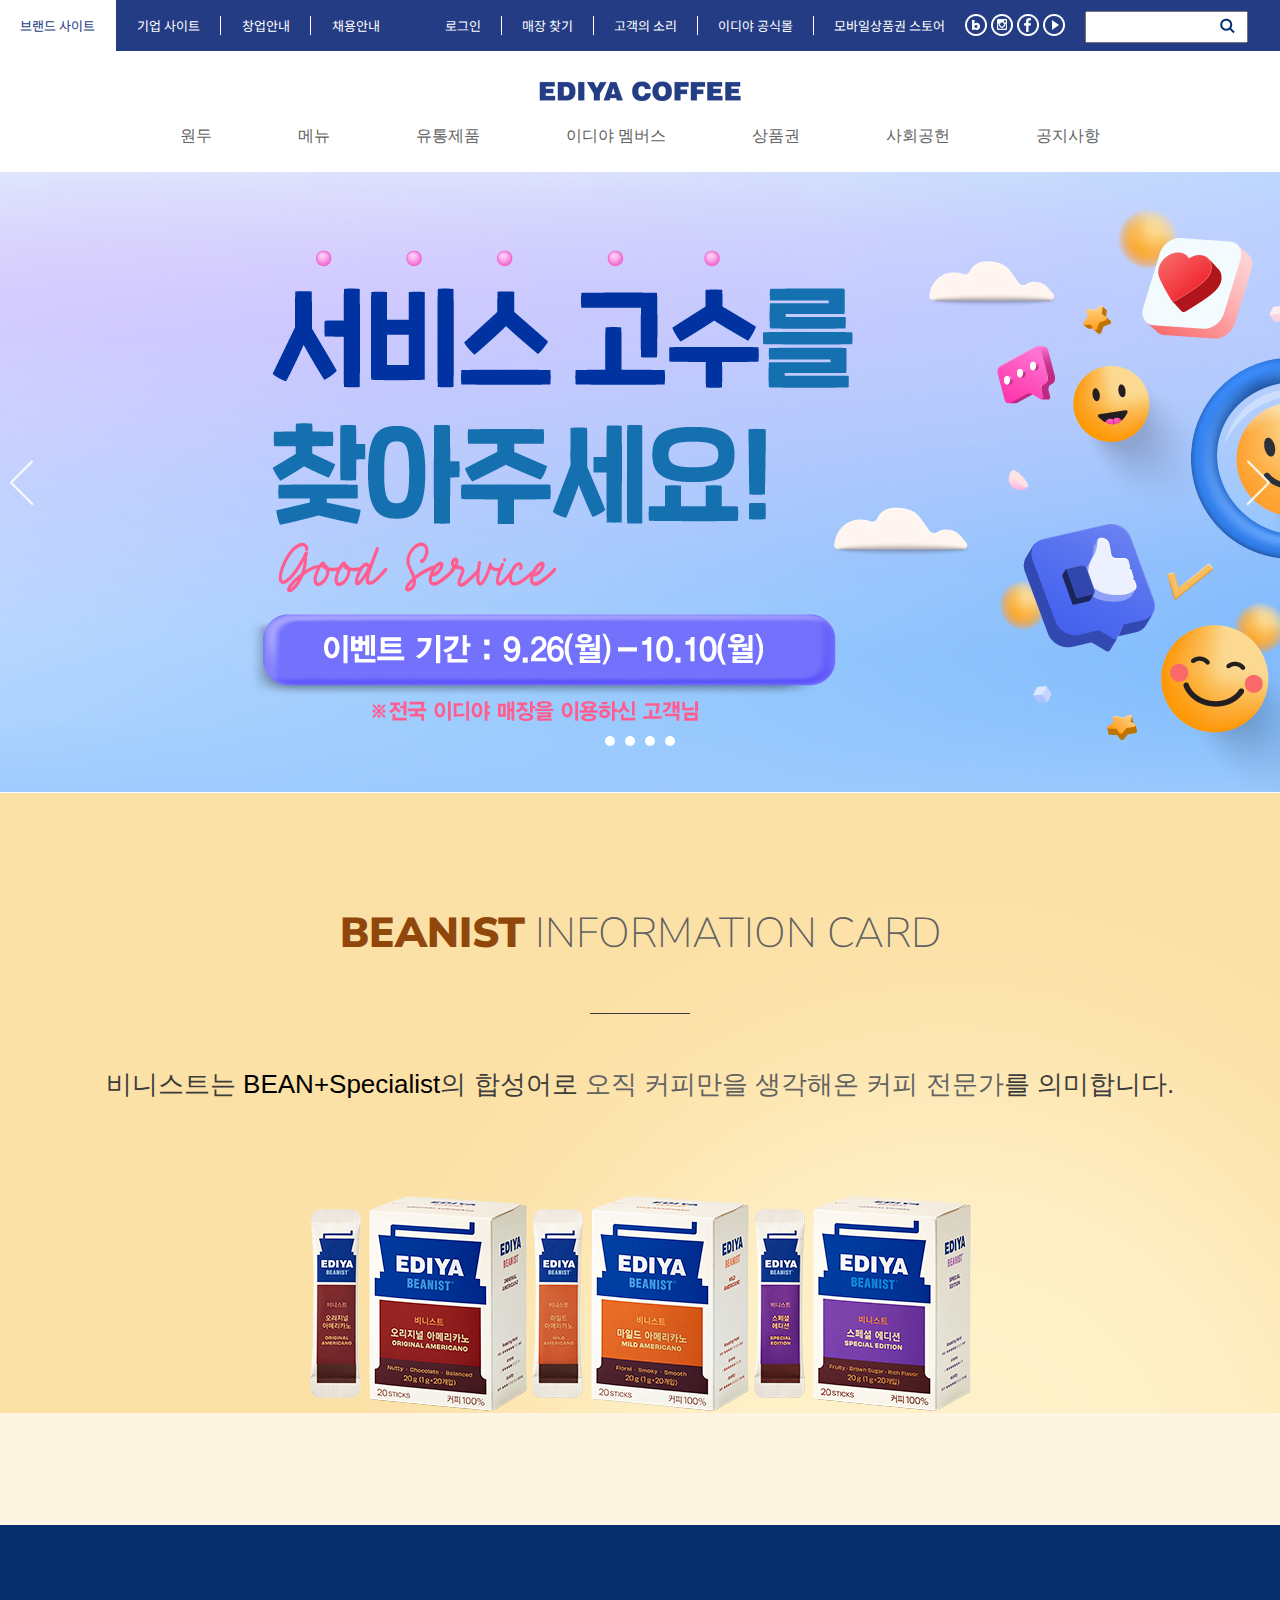
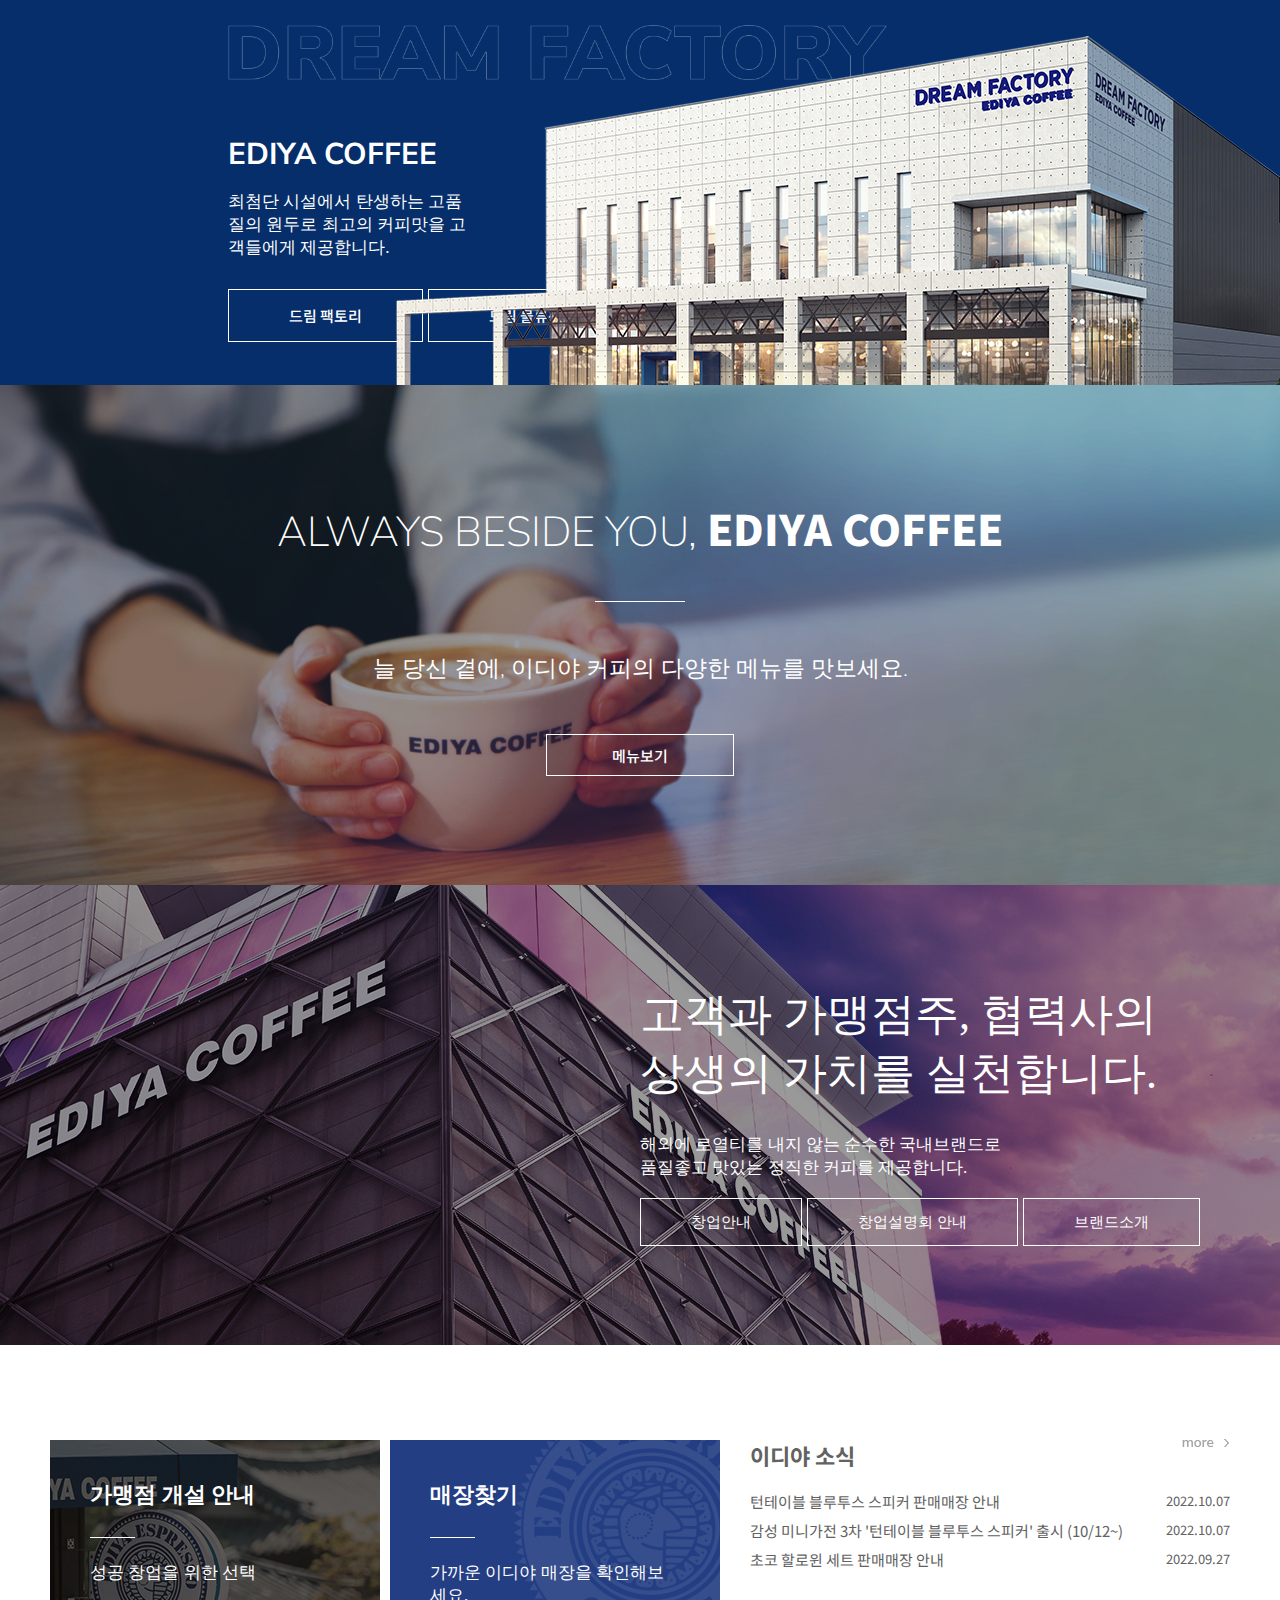
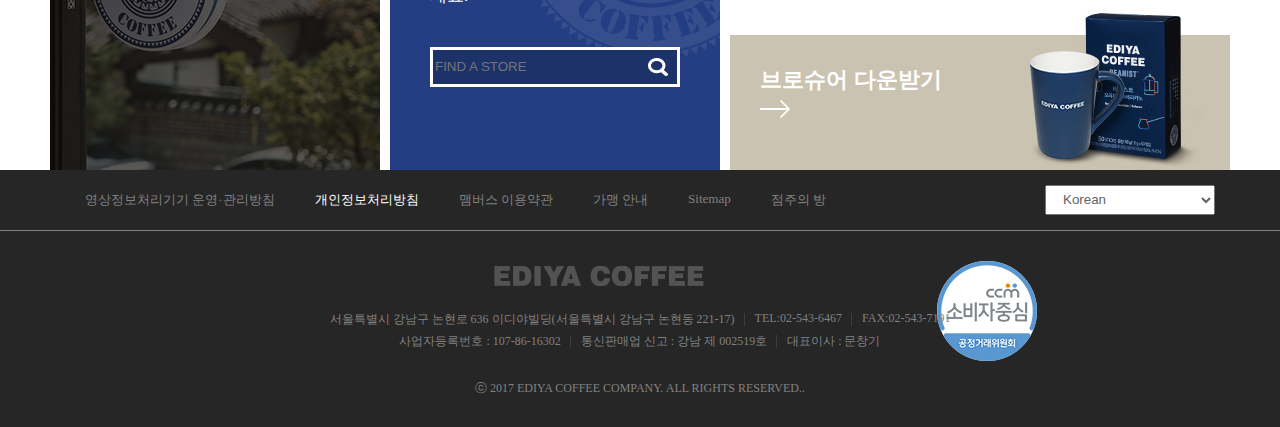
==== EDIYA COFFEE_main page.html @ 654f0276 "1st project" ====
<!DOCTYPE html>
<html lang="en">
<head>
    <meta charset="UTF-8">
    <meta http-equiv="X-UA-Compatible" content="IE=edge">
    <meta name="viewport" content="width=device-width, initial-scale=1.0">

    <meta property="og:url"                content="https://operation-cwal.github.io/EDIYA-COFFEE/" />
    <meta property="og:type"               content="website" />
    <meta property="og:title"              content="이디야 커피" />
    <meta property="og:description"        content="ediya coffee" />
    <meta property="og:image"              content="img/top_logo.gif" />
    
    <meta property="twitter:url"                content="https://operation-cwal.github.io/EDIYA-COFFEE/" />
    <meta property="twitter:card"               content="website" />
    <meta property="twitter:site"               content="img/top_logo.gif" />
    <meta property="twitter:title"              content="이디야 커피" />
    <meta property="twitter:description"        content="ediya coffee" />
    <meta property="twitter:image"              content="img/top_logo.gif" />

    
    
    <title>Document</title>
    
    <link rel = "stylesheet" href = "./css/EDIYA COFFEE_main page.css">
</head>
<body>
    <header class = "top_nav">
        <div class = "top_align">
            <ul class = "nav_1"> 
                <li class = "on">
                    <a href = "#"> 브랜드 사이트 </a>
                </li>
                <li>
                    <a href = "#"> 기업 사이트 </a>
                </li>
                <li>
                    <a href = "#"> 창업안내 </a>
                </li>
                <li>
                    <a href = "#"> 채용안내 </a>
                </li>
            </ul>
            <div class = "nav">
                <ul class = "nav_2">    
                    <li>
                        <a href = "#"> 로그인 </a>
                    </li>
                    <li>
                        <a href = "#"> 매장 찾기 </a>
                    </li>
                    <li>
                        <a href = "#"> 고객의 소리 </a>
                    </li>
                    <li>
                        <a href = "#"> 이디야 공식몰 </a>
                    </li>
                    <li>
                        <a href = "#"> 모바일상품권 스토어 </a>
                    </li>
                </ul>
                <div class = "icon">
                    <a href = "https://blog.naver.com/ediya-coffee"><img src = "img/top_sns01.png"></a>
                    <a href = "https://www.instagram.com/ediya.coffee/"><img src = "img/top_sns02.png"></a>
                    <a href = "https://www.facebook.com/iEDIYA"><img src = "img/top_sns03.png"></a>
                    <a href = "https://www.youtube.com/channel/UCK45lxAV_92LqR2DcQCP8Qg?view_as=subscriber"><img src = "img/top_sns04.png"></a>
                </div>
                <div class = "search">
                    <form action = "#" method="post" id = "ediyaSform">
                        <input type = "text" name = "search_key" id = "ediyaSearch" placeholder>
                        <a style = "cursor:pointer;" onclick = "ediyaSearch_c('')">
                            <span class = "blind">검색</span>
                        </a>
                    </form>
                </div>
            </div>
        </div>
        <div class = "title">
            <a href = "http://127.0.0.1:5500/EDIYA%20COFFEE/EDIYA%20COFFEE_main%20page.html"><img src = "./img/top_logo.gif" alt = ""></a>
            <ul class = "sub_title">
                <li>
                    <a href = "#">원두</a>
                </li>
                <li>
                    <a href = "#">메뉴</a>
                </li>
                <li>
                    <a href = "#">유통제품</a>
                </li>
                <li>
                    <a href = "#">이디야 멤버스</a>
                </li>
                <li>
                    <a href = "#">상품권</a>
                </li>
                <li>
                    <a href = "#">사회공헌</a>
                </li>
                <li>
                    <a href = "#">공지사항</a>
                </li>
            </ul>
        </div>
    </header>
    <main>
        <div class = "visual_1">
            <div class = "slider">
                <a href = "#"><img src = "./img/서비스고수 640.jpg" alt = "page1"></a>
                <a href = "#"><img src = "./img/하나원큐페이640.jpg" alt = "page2"></a>
                <a href = "#"><img src = "./img/타임립스 640.jpg" alt = "page3"></a>
                <a href = "#"><img src = "./img/살얼음식혜 640.jpg" alt = "page4"></a>
            </div>
            <div class = "page_btn">
                <div class = "page_a_btn">
                    <a href = "#"><img src="./img/main_visual_prev.png"></a>
                    <a href = "#"><img src="./img/main_visual_next.png"></a>
                </div>
                <ul class = "page_c_btn">
                    <li>
                        <input id = "page_c_btn_1" type = "checkbox">
                        <label for = "page_c_btn_1"> </label>
                    </li>
                    <li>
                        <input id = "page_c_btn_2" type = "checkbox">
                        <label for = "page_c_btn_2"> </label>
                    </li>
                    <li>
                        <input id = "page_c_btn_3" type = "checkbox">
                        <label for = "page_c_btn_3"> </label>
                    </li>
                    <li>
                        <input id = "page_c_btn_4" type = "checkbox">
                        <label for = "page_c_btn_4"> </label>
                    </li>
                </ul>
            </div>
        </div>
        <div class = "visual_2">
            <div class = "title_beanist">
            <h2>
                <em>BEANIST</em>
                INFORMATION CARD
            </h2>
            <H3>비니스트는 <em>BEAN+Specialist</em>의 합성어로 <em>오직 커피만을 생각해온 커피 전문가</em>를 의미합니다.</H3>
            </div>
            <div class = "beanist_pic">
                <ul>
                    <li class = "americano">
                        <a href = "#"><img src="./img/main_beanist_ame01.png"></a>
                        <a href = "#"><img src="./img/main_beanist_ame02.png"></a>
                        <a href = "#"><img src="./img/main_beanist_ame03.png"></a>
                    </li>
                    <li class = "latte">
                        <a href = "#"><img src="./img/main_beanist_latte01.png"></a>
                        <a href = "#"><img src="./img/main_beanist_latte02.png"></a>
                        <a href = "#"><img src="./img/main_beanist_latte03.png"></a>
                        <a href = "#"><img src="./img/main_beanist_latte04.png"></a>
                    </li>
                    <li class = "coffee_mix">
                        <a href = "#"><img src="./img/main_beanist_mix01.png"></a>
                        <a href = "#"><img src="./img/main_beanist_mix02.png"></a>
                    </li>
                </ul>
            </div>
        </div>
        <div class = "dream_factory">
            <div class = "df_text">
                <h2>
                <em>DREAM FACTORY</em>
                EDIYA COFFEE
                </h2>
                <p>
                    최첨단 시설에서 탄생하는 고품질의 원두로
                    <span>최고의 커피맛을 고객들에게 제공합니다.</span>
                </p>
                <div class = "df_link">
                    <a href = "#">드림 팩토리</a>
                    <a href = "#">드림 물류센터</a>
                </div>
            </div>
            <div class = "df_img">
                <img src="./img/dream_factory.png">
            </div>
        </div>
        <div class = "beside">
            <div class = "beside_title">
                <h2>ALWAYS BESIDE YOU, <em>EDIYA COFFEE</em></h2>
                <h3>늘 당신 곁에, 이디야 커피의 다양한 메뉴를 맛보세요.</h3>
            </div>
            <div class = "beside_menu">
                <a href = "#">메뉴보기</a>
            </div>
        </div>
        <div class = "brand">
            <div class = "brand_text">
                <div class = "brand_title">
                    <h2>
                        고객과 가맹점주, 협력사의 
                        <br>상생의 가치를 실천합니다.
                    </h2>
                    <p>
                        해외에 로열티를 내지 않는 순수한 국내브랜드로
                        <br>품질좋고 맛있는 정직한 커피를 제공합니다.
                    </p>
                </div>
                <div class = "brand_menu">
                    <a href = "#">창업안내</a>
                    <a href = "#">창업설명회 안내</a>
                    <a href = "#">브랜드소개</a>
                </div>
            </div>
        </div>
        <div class = "bottom_menu">
            <ul>
                <li class = "box_1">
                    <a href = "#"></a>
                    <h2>가맹점 개설 안내</h2>
                    <p>성공 창업을 위한 선택</p>
                </li>
                <li class = "box_2">
                    <h2>매장찾기</h2>
                    <p>가까운 이디야 매장을 확인해보세요.</p>
                    <div class = "store_search">
                        <form id = "findstore" method = "post">
                            <input type = "text" name = "search_key" id = "Searchstore" placeholder = "FIND A STORE">
                            <a style = "cursor:pointer;" onclick = "Searchstore('')">
                                <span class = "blind">검색</span>
                            </a>    
                        </form>
                    </div>
                </li>
            </ul>
            <div class = "box_3">
                <div class = "msg_board">
                    <div class = "msg_text">
                        <h2>이디야 소식</h2>
                        <div class = "more_btn">
                            <a href = "#">
                                <img src = "./img/main_news_more.png">
                            </a>
                        </div>
                    </div>
                    <div class = "msgs">
                        <ul>
                            <li>
                                <a href = "#">턴테이블 블루투스 스피커 판매매장 안내</a>
                                <span>2022.10.07</span>
                            </li>
                            <li>
                                <a href = "#">감성 미니가전 3차 '턴테이블 블루투스 스피커' 출시 (10/12~)</a>
                                <span>2022.10.07</span>
                            </li>
                            <li>
                                <a href = "#">초코 할로윈 세트 판매매장 안내</a>
                                <span>2022.09.27</span>
                            </li>
                        </ul>
                    </div>
                </div>
                <div class = "brochure">
                    <a href = "#"></a>
                    <h2>브로슈어 다운받기</h2>
                    <img src = "img/main_brochure_img.png">
                </div>
            </div>
        </div>
    </main>
    <footer>
        <div class = "bot_align">
            <div class = "bot_list">
                <ul class = "bot_nav">
                    <li>
                        <a href = "#"> 영상정보처리기기 운영·관리방침</a>
                    </li>
                    <li>
                        <a href = "#"> 개인정보처리방침</a>
                    </li>
                    <li>
                        <a href = "#"> 맴버스 이용약관</a>
                    </li>
                    <li>
                        <a href = "#"> 가맹 안내</a>
                    </li>
                    <li>
                        <a href = "#"> Sitemap</a>
                    </li>
                    <li>
                        <a href = "#"> 점주의 방</a>
                    </li>
                </ul>
                <select class = "bot_lang">
                    <option>Korean</option>
                    <option>English</option>
                    <option>chinese</option>
                </select>
            </div>
            <div class = "bot_ccm">
                <img src = "img/footer_ccm (1).png">
            </div>
            <div class = "bot_text">
                <div class = "bot_logo">
                    <img src = "img/bottom_logo.gif">
                </div>
                <div class = "bot_menu">
                    <ul class = "bot_address">
                        <li>
                            <span>서울특별시 강남구 논현로 636 이디야빌딩(서울특별시 강남구 논현동 221-17)</span>
                        </li>
                        <li>
                            <span>TEL:02-543-6467</span>
                        </li>
                        <li>
                            <span>FAX:02-543-7191</span>
                        </li>
                    </ul>
                    <ul class = "bot_address2">
                        <li>
                            <span>사업자등록번호 : 107-86-16302</span>
                        </li>
                        <li>
                            <span>통신판매업 신고 : 강남 제 002519호</span>
                        </li>
                        <li> 
                            <span>대표이사 : 문창기</span>
                        </li>
                    </ul>
                </div>
                <div class = "bot_copyright">
                    <p>ⓒ 2017 EDIYA COFFEE COMPANY. ALL RIGHTS RESERVED..</p>
                </div>
            </div>
        </div>
    </footer>
</body>
</html>
---- css/EDIYA COFFEE_main page.css ----
@import url("./common.css");
@import url("https://fonts.googleapis.com/css2?family=Noto+Sans+KR&display=swap");
@import url('https://fonts.googleapis.com/css2?family=Noto+Sans+KR:wght@400;500&display=swap');
@import url('https://fonts.googleapis.com/css2?family=Noto+Sans+KR:wght@400;500&family=Nunito+Sans:wght@900&display=swap');
@import url('https://fonts.googleapis.com/css2?family=Noto+Sans+KR:wght@400;500&family=Nunito+Sans:wght@200;900&display=swap');
/* *{
    border: 1px solid red;  
} */

/* ------------------------------헤더------------------------------ */

.top_nav{
    background-color: #fff;
    padding:0;
    display:block;
    position:relative;
}
.top_align{
    background-color: #243c84;
    justify-content: space-between;
    align-items: center;
    display:flex;
    font-family: 'Noto Sans KR', sans-serif;
}
.top_align .nav_1{
    display:flex;
    justify-content: center;
    align-items: center;
    flex-wrap:wrap;
}

.top_align .nav_1 li{
    font-size:13px;
    padding:16px 0;
}
.top_align .nav_1 li a{
    color:#fff;
}
.top_align .nav_2 li a{
    color:#fff;
}
.top_align .nav_2{
    display:flex;
    justify-content: center;
    align-items: center;
    flex-wrap:wrap;
}
.top_align .nav_2 li{
    margin:0 0 0 0;
    font-size:13px;
}
.top_align .icon{
    margin: 6px 20px 0 0;
}
.top_align .icon a{
    margin:0px auto;
}
.top_align .search form{
    position:relative;
    float:left;
    width:195px;
}
.top_align .search form input{
    width:163px; height:32px
}

.top_align .search form a{
    position:absolute;
    right:40px; top:10px;
    display:block;
    width:20px; height:30px;
    background:url("../img/icon_search.gif") no-repeat;
    text-decoration:none;
}
.top_align .search form a .blind{
    display:none;
}
.title{
    position:sticky;
    margin-top: 30px;
}
.title a{}
.title a img{
    display:flex;
    margin:0px auto;
}
.title ul{
    justify-content: center;
    align-items: center;
}
.title ul li{}
.title .sub_title{
    display:flex;
    justify-content: center;
    align-items: center;
}
.title .sub_title li{
    margin:25px 43px;
    font-size:16px;
}
.top_align .nav{
    display:flex;
}

.top_align .nav_1 li::before{
    content:"";
    border-left:1px solid #243c84;
    margin: 0 0 0 20px;
}
.top_align .nav_1 .on::before{
    border-left:0;
}
.top_align .nav_1 li::after{
    content:"";
    border-left:1px solid #fff;
    margin: 0 0 0 20px;
}
.top_align .nav_1 li:nth-child(4)::after{
    content:"";
    border-left:0;
}
.top_align .nav_1 .on{
    background-color: #fff;
    font-family: 'Noto Sans KR', sans-serif;
}
.top_align .nav_1 .on a{
    color:#243c84;
}

.top_align .nav .nav_2 li::after{
    content:"";
    border-left:1px solid #fff;
    margin:20px;
}

.top_align .nav .nav_2 li:nth-child(5)::after{
    margin:0 20px 0 0;
    border-left:0;
}

/* ------------------------------헤더 end------------------------------*/

/* ------------------------------메인 배너------------------------------ */
.visual_1{
    position:relative;
}
.visual_1 .slider{
    display:flex;
}
.visual_1 .slider a{}
.visual_1 .slider a:nth-child(1){}
.visual_1 .slider a:nth-child(2){}
.visual_1 .slider a:nth-child(3){}
.visual_1 .slider a:nth-child(4){}
.visual_1 .slider a img{}
.visual_1 .page_btn{
    width:100%;
}
.visual_1 .page_btn .page_a_btn{
    position:absolute;
    width:100%;
    top:50%;
}
.visual_1 .page_btn .page_a_btn a:nth-child(1){
    position: absolute;
    left:10px;
    top:0%;
    transform: translateY(-50%);
}
.visual_1 .page_btn .page_a_btn a:nth-child(2){
    position: absolute;
    right:10px;
    top:0%;
    transform: translateY(-50%);
}
.visual_1 .page_btn .page_c_btn{
    display:flex;
    position: absolute;
    top:90%; right:50%;
    transform:translateX(50%)
}
.visual_1 .page_btn .page_c_btn input{
    display:none;
}
.visual_1 .page_btn .page_c_btn label{
    display :block;
    width : 10px; height:10px;
    background-color: #fff;
    border-radius: 100%;
    margin: 5px;
}
.visual_1 .page_btn .page_c_btn label:hover{
    background-color: #243c84;
}
.visual_1 .page_btn .page_c_btn input:checked + label{
    background-color: #243c84;
}


/* ------------------------------메인 배너 end-------------------------------- */

/* ------------------------------비니스트 배너-------------------------------- */

.visual_2{
    background: url("../img/main_beanist_bg.gif");
    padding:112px 0 80px;
}

.visual_2 .title_beanist{
}
.visual_2 .title_beanist h2{
    text-align: center;
    font-family: "Nunito Sans", sans-serif;
    font-weight: 100;
    font-size: 42px;
}
.visual_2 .title_beanist h2::after{
    content:"";
    width:100px; height:1px;
    background: #3c3c3c;
    display:block;
    margin:51px auto 0;
}

.visual_2 .title_beanist h2 em{
    font-weight: 900;
    display: inline-block;
    color:#90470c;
    font-style: normal;
}

.visual_2 .title_beanist h3{
    margin:53px 0 60px;
    font-size: 26px;
    text-align: center;
    font-weight: 100;
    color :#3c3c3c;
    font-family: "Noto Sans SC", sans-serif;
}
.visual_2 .title_beanist h3 em:nth-of-type(1){
    font-weight: 500;
    font-style: normal;
    color:#000;
}
.visual_2 .title_beanist h3 em:nth-of-type(2){
    font-weight: 500;
    font-style: normal;
}

.visual_2 .beanist_pic ul{
    display:flex;
    justify-content: flex-start;
    align-items: center;
    text-align: center;
    height:283px;
}
.visual_2 .beanist_pic ul .americano{
    flex-shrink:0;
    width:100%;
}
.visual_2 .beanist_pic ul .americano a{}
.visual_2 .beanist_pic ul .americano a img{}


.visual_2 .beanist_pic ul.latte{
    flex-shrink:0;
    width:100%;
}
.visual_2 .beanist_pic ul .latte a{}
.visual_2 .beanist_pic ul .latte a img{}

.visual_2 .beanist_pic ul .coffee_mix{
    flex-shrink:0;
    width:100%;
}
.visual_2 .beanist_pic ul .coffee_mix a{}
.visual_2 .beanist_pic ul .coffee_mix a img{}

/* ------------------------------비니스트 배너 end------------------------------ */

/* ------------------------------드림 팩토리------------------------------ */

.dream_factory{
    background: url("../img/dream_factory_bg.gif");
    margin:0 auto;
    height:460px;
    background-size: cover;
    position: relative;
    text-align: left;
}
.dream_factory .df_text{
    margin:0 10%;
    padding: 100px 100px 0 100px;
}
.dream_factory .df_text h2{
    font-family: 'Noto Sans KR', sans-serif;
    font-family: 'Nunito Sans', sans-serif;
    color:#fff;
}
.dream_factory .df_text h2 em{
    text-indent: -9999px;
    font-size: 80px;
    display:block;
    font-weight: 900;
    background: url("../img/dream_factory_txt.png") no-repeat;
    background-size: 80%;
}
.dream_factory .df_text p{
    font-size:17px;
    color:#fff;
    padding:15px 0;
    width:30%;
}
.dream_factory .df_text p span{
    font-size:17px;
    color:#fff;
}
.dream_factory .df_text .df_link{
    margin: 30px 0;
    width: 500px;
}
.dream_factory .df_text .df_link a{
    color:#fff;
    border:1px solid #fff;
    font-family: 'Noto Sans KR', sans-serif;
    font-size:15px;
    padding:15px 60px;
    margin: 3px 0 4px;
    font-weight: 500;
}
.dream_factory .df_text .df_link a:nth-child(1){}
.dream_factory .df_text .df_link a:nth-child(2){}
.dream_factory .df_img{
    position:absolute;
    margin: 0 -160px 0 0;
    right:0;
    bottom:0;
}
/* ------------------------------드림 팩토리 end------------------------------ */

/* ------------------------------비사이드------------------------------ */
.beside{
    background: url("../img/block02_bg\ \(1\).jpg");
    height:500px;
    background-size: cover;
    text-align: center;
}
.beside h2{
    font-family: 'Nunito Sans', sans-serif;
    color: #fff;
    font-size: 42px;
    font-weight: 100;
    padding: 112px 0 0;
}
.beside h2 em{
    font-family: 'Noto Sans KR', sans-serif;
    color: #fff;
    font-style: normal;
    font-weight: 900;
}
.beside h2::after{
    content: "";
    background: #fff;
    display:block;
    width:90px; height:1px;
    margin:40px auto 0;
}
.beside h3{
    margin:50px auto;
    color: #fff;
    font-family: 'Nunito Sans', sans-serif;
    font-weight: 100;
}
.beside_menu{
    border:1px solid #fff;
    font-size: 15px;
    font-family: 'Noto Sans KR', sans-serif;
    padding:10px;
    font-weight: 500;
    width:188px;height: 42px;
    margin:0 auto;
}
.beside_menu a{
    color:#fff;
}

/* ------------------------------비사이드 end------------------------------ */

/* ------------------------------브랜드------------------------------ */

.brand{
    background: url("../img/company_bg\ \(1\).jpg");
    background-size: cover;
    height:460px;
    text-align:left;
    padding:100px 0 0 50%;
}
.brand .brand_text{}
.brand .brand_text .brand_title h2{
    color:#fff;
    font-size: 44px;
    font-weight: 100;
}
.brand p{
    color:#fff;
    margin:30px auto;
    font-size: 17px;
}
.brand_menu{}
.brand_menu a{
    border:1px solid #fff;
    color:#fff;
    font-size:15px;
    padding: 15px 50px;
    font-weight: 550;
}
.brand_menu a:nth-child(1){}
.brand_menu a:nth-child(2){}
.brand_menu a:nth-child(3){}

/* ------------------------------브랜드 end------------------------------ */

/* ------------------------------하단 메뉴------------------------------ */

.bottom_menu{
    display:flex;
    align-items:flex-end;
    margin:2% auto 0;
    justify-content: center;
}
.bottom_menu ul{
    display:flex;
}

.bottom_menu ul .box_1{
    background: url("../img/main_franchise_bg\ \(1\).jpg");
    width:330px; height:330px;
    padding:40px;
}
.bottom_menu ul .box_1 a{}
.bottom_menu ul .box_1 h2{
    font-size:22px;
    color:#fff;
}
.bottom_menu ul .box_1 p::before{
    content:"";
    border-bottom:1px solid #fff;
    margin:27px 0 23px 0;
    display:block;
    width:45px;
}
.bottom_menu ul .box_1 p{
    font-size:17px;
    color:#fff;
}

.bottom_menu ul .box_2{
    background: url("../img/main_store_bg\ \(1\).jpg");
    width:330px; height:330px;
    padding: 40px;
    margin:0 10px 0 10px;
}
.bottom_menu ul .box_2 h2{
    font-size:22px;
    color:#fff;
}
.bottom_menu ul .box_2 p{
    font-size:17px;
    color:#fff;
}
.bottom_menu ul .box_2 p::before{
    content:"";
    border-bottom:1px solid #fff;
    margin:27px 0 23px 0;
    display:block;
    width:45px;
}
.bottom_menu ul .box_2 .store_search{
    position:relative;
}
.bottom_menu ul .box_2 .store_search form{}
.bottom_menu ul .box_2 .store_search form input{
    width:100%; height:40px;
    margin:40px 0;
    background-color: #1c3269;
    border:3px solid #fff;
}

.bottom_menu ul .box_2 .store_search form a{
    position:absolute;
    right:0px; top:32%;
    font-size:35px;
    background: url("../img/main_store_btn.png") no-repeat;
    display: block;
    text-decoration: none;
    width:44px; height:44px;
}
.bottom_menu ul .box_2 .store_search form a .blind{
    display: none;
}

.bottom_menu .box_3{
    display:block;
    position: relative;
}
.bottom_menu .box_3 .msg_board{
    margin: 8px 0 0 20px;
    padding:12% 0 0 0;
    
}
.bottom_menu .box_3 .msg_board .msg_text{
    display:flex;
    justify-content: space-between;
    font-family: 'Noto Sans KR', sans-serif;
}
.bottom_menu .box_3 .msg_board h2{
    font-size:22px;
    margin-bottom: 20px;
}

.bottom_menu .box_3 .msg_board .more_btn{
    width:10%;
}
.bottom_menu .box_3 .msg_board .more_btn a{}

.bottom_menu .box_3 .msg_board .msgs{}
.bottom_menu .box_3 .msg_board .msgs ul{
    display:block;
    margin:0;
    width:480px;
    font-family: 'Noto Sans KR', sans-serif;
}
.bottom_menu .box_3 .msg_board .msgs ul li{}
.bottom_menu .box_3 .msg_board .msgs ul li:nth-child(1){
    display:flex;
    justify-content: space-between;
}
.bottom_menu .box_3 .msg_board .msgs ul li:nth-child(1) a{
    font-size:15px;
}
.bottom_menu .box_3 .msg_board .msgs ul li:nth-child(1) span{

    font-size:13px;
}
.bottom_menu .box_3 .msg_board .msgs ul li:nth-child(2){
    display:flex;
    justify-content: space-between;
    margin:8px 0;
}
.bottom_menu .box_3 .msg_board .msgs ul li:nth-child(2) a{
    font-size:15px;
}
.bottom_menu .box_3 .msg_board .msgs ul li:nth-child(2) span{
    font-size:13px;
}
.bottom_menu .box_3 .msg_board .msgs ul li:nth-child(3){
    display:flex;
    justify-content: space-between;
}
.bottom_menu .box_3 .msg_board .msgs ul li:nth-child(3) a{
    font-size:15px;
}
.bottom_menu .box_3 .msg_board .msgs ul li:nth-child(3) span{
    font-size:13px;
}
.bottom_menu .box_3 .brochure{
    background-color:rgb(203,195,178);
    height:135px;
    position:relative;
    margin-top:65px;
    padding:30px;
}
.bottom_menu .box_3 .brochure a{}
.bottom_menu .box_3 .brochure h2{
    font-size:22px;
    color:#fff;
    background: url("../img/main_brochure_arrow.png") no-repeat bottom left;
    padding: 0 0 24px 0;
}
.bottom_menu .box_3 .brochure img{
    position:absolute;
    right:5%;
    top:-20%;
}

/* ------------------------------하단 메뉴 end------------------------------ */

/* ------------------------------풋터------------------------------ */

.bot_align{
    background-color: #262626;
}
.bot_align .bot_list{
    display: flex;
    width:1180px;
    padding:15px;
    align-items: center;
    justify-content: space-between;
    margin:0 auto;
}
.bot_align .bot_list .bot_nav{
    display:flex;
}
.bot_align .bot_list .bot_lang{
    width:170px; height:30px;
    padding:0px 13px;
}
.bot_align .bot_list .bot_nav li{
    font-size: 0;
    padding: 0 20px;
}
.bot_align .bot_list .bot_nav li a{
    font-size:13px;
    color:#818181;
}
.bot_align .bot_list .bot_nav li:nth-of-type(2) a{
    color :#fff;
}

.bot_align .bot_ccm{
    position:relative;
}
.bot_align .bot_ccm::before{
    content : "";
    border-bottom: 1px solid #818181;
    display:block;
    margin-bottom: 30px;
}
.bot_align .bot_ccm img{
    position:absolute;
    right:19%;
}
.bot_align .bot_text{
    text-align: center;
    font-size: 12px;
    position:relative;
    width:100%;
    margin-top:80px;
}
.bot_align .bot_text .bot_logo{
    position:absolute;
    right:45%; top:-30%;
    margin:-10px 0;
}
.bot_align .bot_text .bot_logo img{}

.bot_align .bot_text .bot_address{
    display: flex;
    justify-content: center;
    margin:0 auto 5px;
}

.bot_align .bot_text .bot_address2{
    display: flex;
    justify-content: center;
    margin:0 auto;
}
.bot_align .bot_text .bot_address li{}
.bot_align .bot_text .bot_address li span{
    color:#818181;
}
.bot_align .bot_text .bot_address2 li span{
    color:#818181;
}
.bot_align .bot_text .bot_address li:nth-child(1){
    background: url("../img/footer_line.gif") no-repeat right;
    margin-right:10px; padding-right:10px;
}
.bot_align .bot_text .bot_address li:nth-child(2){
    background: url("../img/footer_line.gif") no-repeat right;
    margin-right:10px; padding-right:10px;
}
.bot_align .bot_text .bot_address li:nth-child(3){}
.bot_align .bot_text .bot_address2 li:nth-child(1){
    background: url("../img/footer_line.gif") no-repeat right;
    margin-right:10px; padding-right:10px;
    display:inline-block;
}
.bot_align .bot_text .bot_address2 li:nth-child(2){
    background: url("../img/footer_line.gif") no-repeat right;
    margin-right:10px; padding-right:10px;
}
.bot_align .bot_text .bot_address2 li:nth-child(3){}

.bot_align .bot_text .bot_copyright{
    padding: 30px 0;
}
.bot_align .bot_text .bot_copyright p{
    color:#818181; 
}




/* ------------------------------풋터 end------------------------------ */
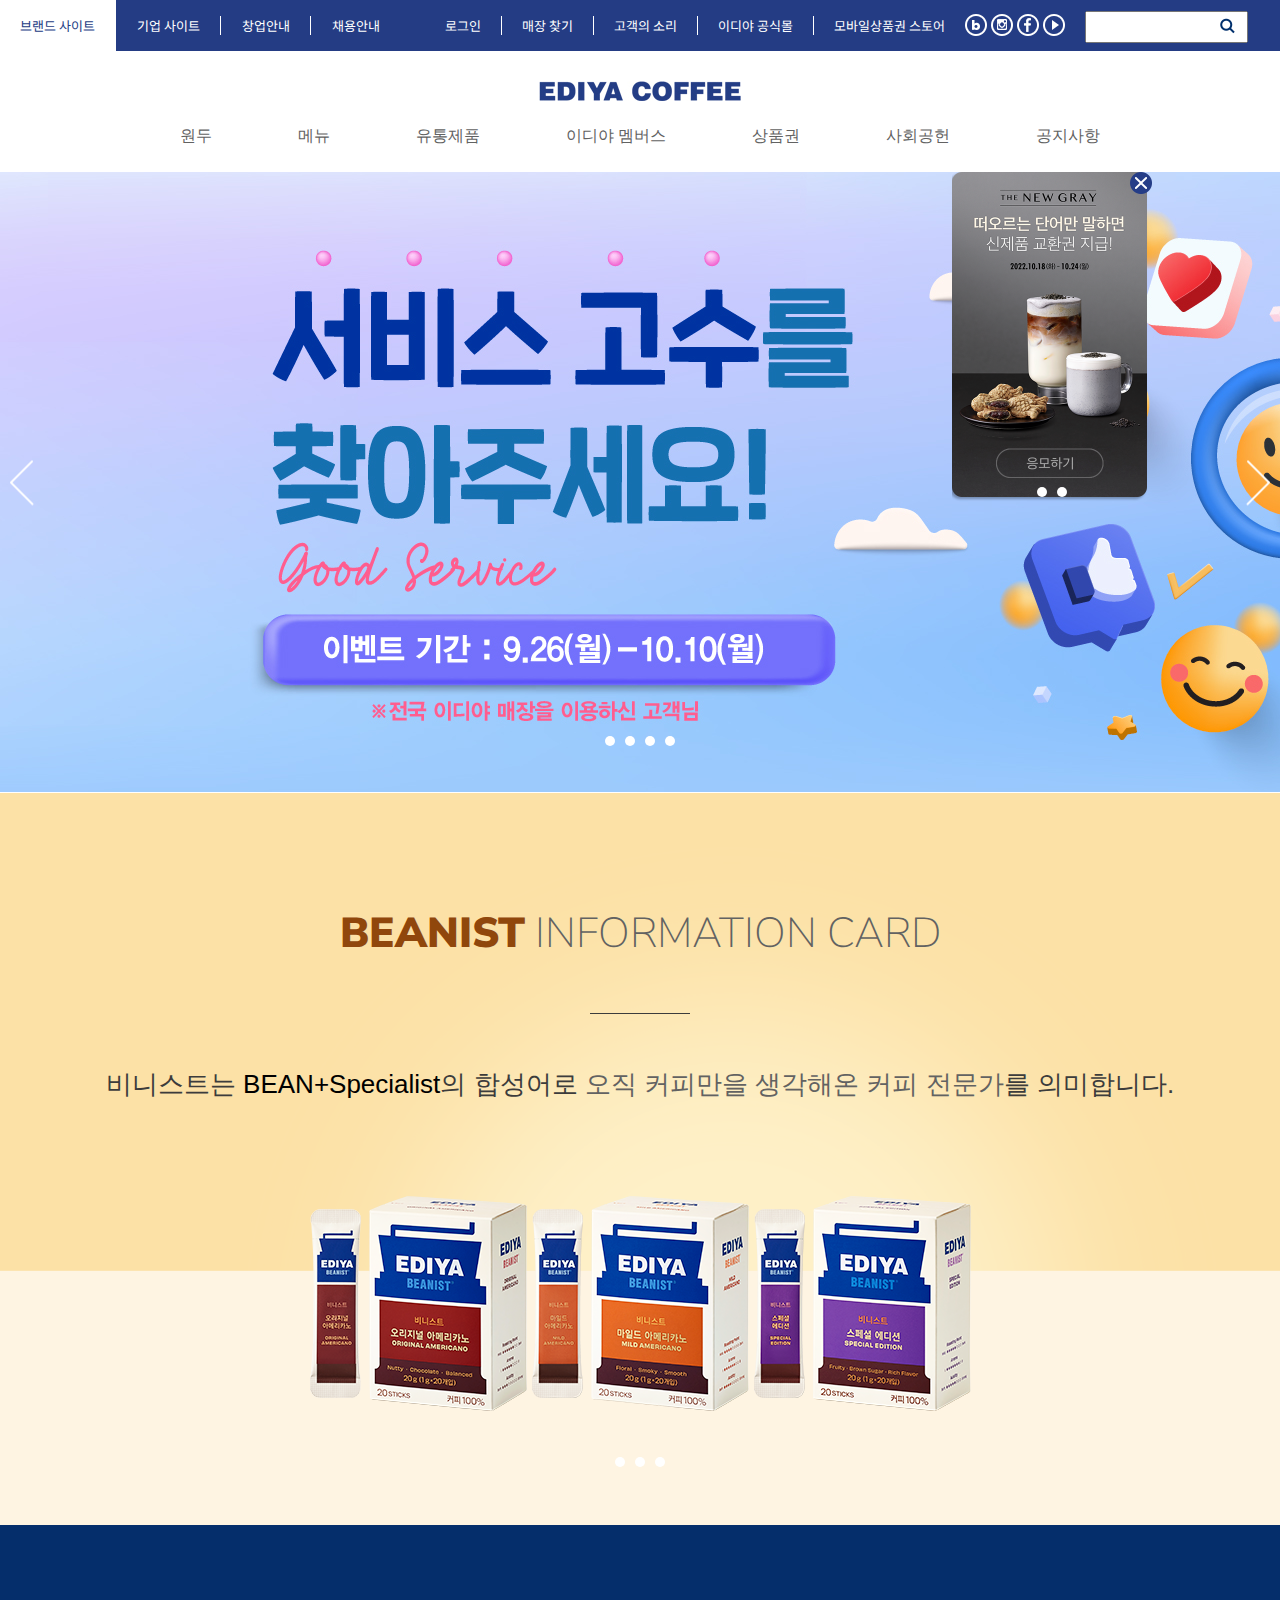
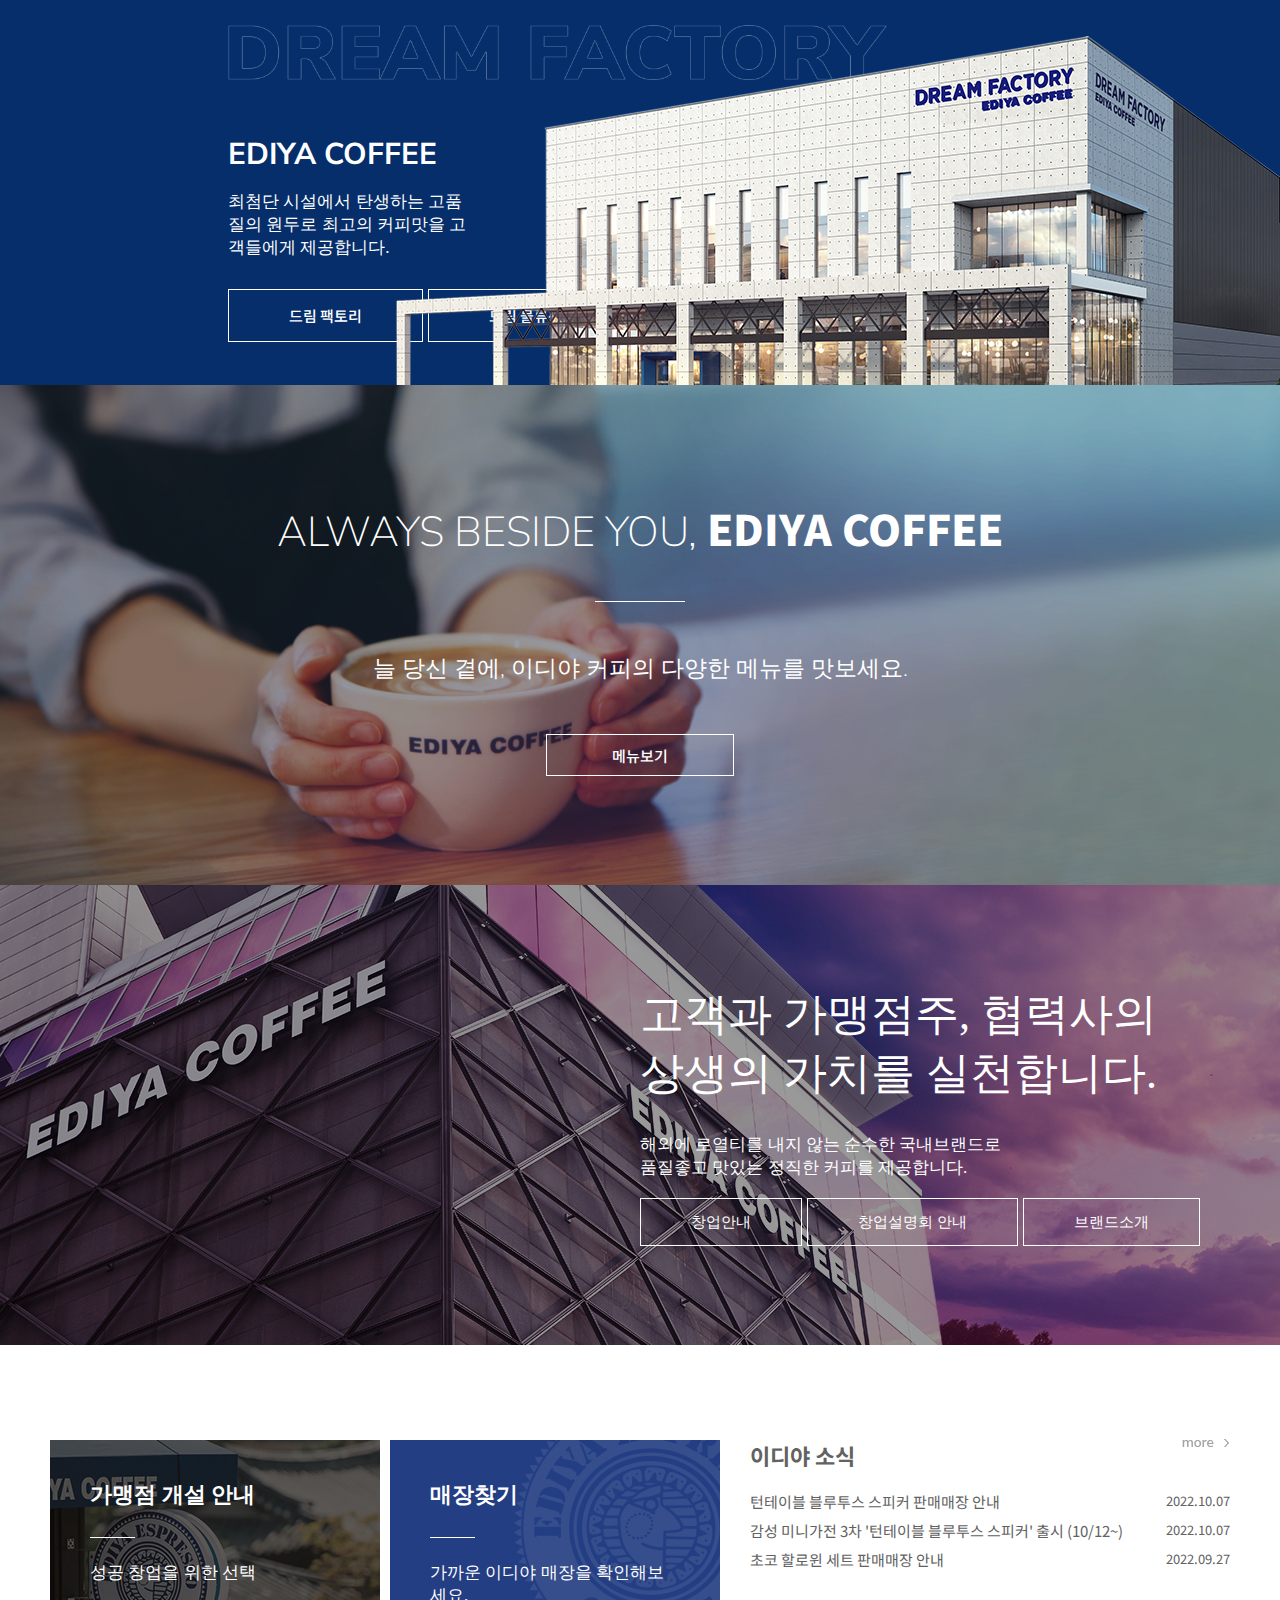
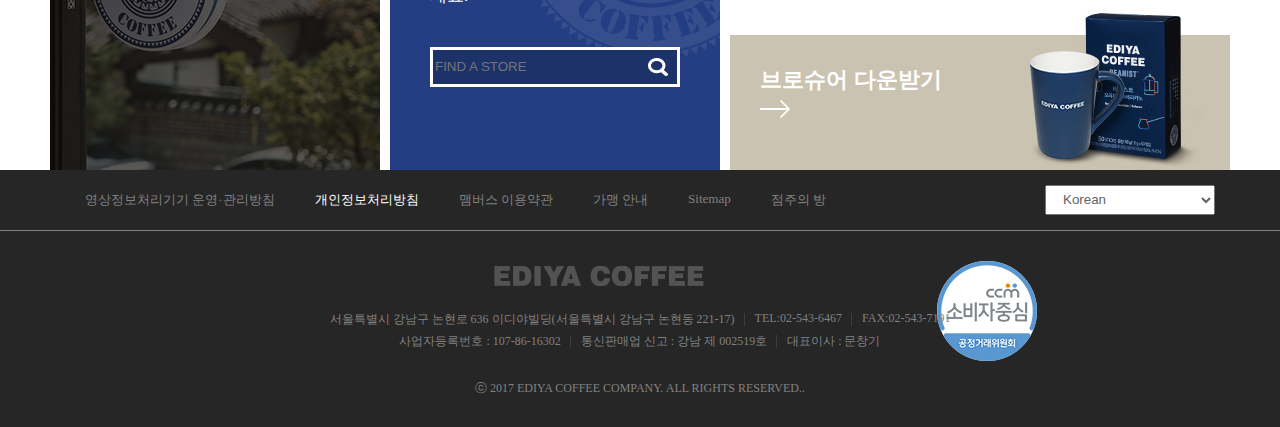
==== commit f233ff79: "221019" ====
--- a/EDIYA COFFEE_main page.html
+++ b/EDIYA COFFEE_main page.html
@@ -25,6 +25,9 @@
     <link rel = "stylesheet" href = "./css/EDIYA COFFEE_main page.css">
 </head>
 <body>
+
+    <!-- ------------------------------헤더------------------------------ -->
+
     <header class = "top_nav">
         <div class = "top_align">
             <ul class = "nav_1"> 
@@ -101,7 +104,33 @@
                 </li>
             </ul>
         </div>
+        <div class = "main_banner">
+            <div class = "close_btn">
+                <a href = "#">
+                    <img src = "./img/main_event_bn_close.png">
+                </a>
+            </div>
+            <div class = "banner_slide">
+                <a href = "#"><img src = "./img/blackimja_bn.png"></a>
+                <a href = "#"><img src = "./img/cup_bn.png"></a>
+            </div>
+            <ul class = "banner_btn">
+                <li>
+                    <input id = "banner_btn_1" type = "checkbox">
+                    <label for = "banner_btn_1"> </label>
+                </li>
+                <li>
+                    <input id = "banner_btn_2" type = "checkbox">
+                    <label for = "banner_btn_2"> </label>
+                </li>
+            </ul>
+        </div>
     </header>
+
+    <!-- ------------------------------헤더 end------------------------------ -->
+
+    <!-- ------------------------------메인 배너------------------------------ -->
+
     <main>
         <div class = "visual_1">
             <div class = "slider">
@@ -135,39 +164,63 @@
                 </ul>
             </div>
         </div>
-        <div class = "visual_2">
-            <div class = "title_beanist">
+
+    <!-- ------------------------------메인 배너 end------------------------------ -->
+
+    <!-- ------------------------------비니스트 배너------------------------------ -->
+
+    <div class = "visual_2">
+        <div class = "title_beanist">
             <h2>
                 <em>BEANIST</em>
                 INFORMATION CARD
             </h2>
             <H3>비니스트는 <em>BEAN+Specialist</em>의 합성어로 <em>오직 커피만을 생각해온 커피 전문가</em>를 의미합니다.</H3>
-            </div>
-            <div class = "beanist_pic">
-                <ul>
-                    <li class = "americano">
-                        <a href = "#"><img src="./img/main_beanist_ame01.png"></a>
-                        <a href = "#"><img src="./img/main_beanist_ame02.png"></a>
-                        <a href = "#"><img src="./img/main_beanist_ame03.png"></a>
-                    </li>
-                    <li class = "latte">
-                        <a href = "#"><img src="./img/main_beanist_latte01.png"></a>
-                        <a href = "#"><img src="./img/main_beanist_latte02.png"></a>
-                        <a href = "#"><img src="./img/main_beanist_latte03.png"></a>
-                        <a href = "#"><img src="./img/main_beanist_latte04.png"></a>
-                    </li>
-                    <li class = "coffee_mix">
-                        <a href = "#"><img src="./img/main_beanist_mix01.png"></a>
-                        <a href = "#"><img src="./img/main_beanist_mix02.png"></a>
-                    </li>
-                </ul>
-            </div>
-        </div>
-        <div class = "dream_factory">
+        </div>
+        <div class = "beanist_pic">
+            <ul>
+                <li class = "americano">
+                    <a href = "#"><img src="./img/main_beanist_ame01.png"></a>
+                    <a href = "#"><img src="./img/main_beanist_ame02.png"></a>
+                    <a href = "#"><img src="./img/main_beanist_ame03.png"></a>
+                </li>
+                <li class = "latte">
+                    <a href = "#"><img src="./img/main_beanist_latte01.png"></a>
+                    <a href = "#"><img src="./img/main_beanist_latte02.png"></a>
+                    <a href = "#"><img src="./img/main_beanist_latte03.png"></a>
+                    <a href = "#"><img src="./img/main_beanist_latte04.png"></a>
+                </li>
+                <li class = "coffee_mix">
+                    <a href = "#"><img src="./img/main_beanist_mix01.png"></a>
+                    <a href = "#"><img src="./img/main_beanist_mix02.png"></a>
+                </li>
+            </ul>
+        </div>
+        <ul class = "beanist_btn">
+            <li>
+                <input id = "beanist_btn_1" type = "checkbox">
+                <label for = "beanist_btn_1"> </label>
+            </li>
+            <li>
+                <input id = "beanist_btn_2" type = "checkbox">
+                <label for = "beanist_btn_2"> </label>
+            </li>
+            <li>
+                <input id = "beanist_btn_3" type = "checkbox">
+                <label for = "beanist_btn_3"> </label>
+            </li>
+        </ul>
+    </div>
+
+    <!-- ------------------------------비니스트 배너 end------------------------------ -->
+    
+    <!-- ------------------------------드림팩토리------------------------------ -->
+    
+    <div class = "dream_factory">
             <div class = "df_text">
                 <h2>
-                <em>DREAM FACTORY</em>
-                EDIYA COFFEE
+                    <em>DREAM FACTORY</em>
+                    EDIYA COFFEE
                 </h2>
                 <p>
                     최첨단 시설에서 탄생하는 고품질의 원두로
@@ -182,18 +235,28 @@
                 <img src="./img/dream_factory.png">
             </div>
         </div>
-        <div class = "beside">
-            <div class = "beside_title">
-                <h2>ALWAYS BESIDE YOU, <em>EDIYA COFFEE</em></h2>
-                <h3>늘 당신 곁에, 이디야 커피의 다양한 메뉴를 맛보세요.</h3>
-            </div>
+
+    <!-- ------------------------------드림팩토리 end------------------------------ -->
+    
+    <!-- ------------------------------비사이드------------------------------ -->
+    
+    <div class = "beside">
+        <div class = "beside_title">
+            <h2>ALWAYS BESIDE YOU, <em>EDIYA COFFEE</em></h2>
+            <h3>늘 당신 곁에, 이디야 커피의 다양한 메뉴를 맛보세요.</h3>
+        </div>
             <div class = "beside_menu">
                 <a href = "#">메뉴보기</a>
             </div>
         </div>
-        <div class = "brand">
-            <div class = "brand_text">
-                <div class = "brand_title">
+
+    <!-- ------------------------------비사이드 end------------------------------ -->
+    
+    <!-- ------------------------------브랜드------------------------------ -->
+    
+    <div class = "brand">
+        <div class = "brand_text">
+            <div class = "brand_title">
                     <h2>
                         고객과 가맹점주, 협력사의 
                         <br>상생의 가치를 실천합니다.
@@ -210,9 +273,14 @@
                 </div>
             </div>
         </div>
-        <div class = "bottom_menu">
-            <ul>
-                <li class = "box_1">
+
+    <!-- ------------------------------브랜드 end------------------------------ -->
+    
+    <!-- ------------------------------하단 메뉴------------------------------ -->
+    
+    <div class = "bottom_menu">
+        <ul>
+            <li class = "box_1">
                     <a href = "#"></a>
                     <h2>가맹점 개설 안내</h2>
                     <p>성공 창업을 위한 선택</p>
@@ -265,6 +333,11 @@
             </div>
         </div>
     </main>
+    
+    <!-- ------------------------------하단 메뉴 end------------------------------ -->
+    
+    <!-- ------------------------------풋터------------------------------ -->
+    
     <footer>
         <div class = "bot_align">
             <div class = "bot_list">
@@ -331,5 +404,6 @@
             </div>
         </div>
     </footer>
+    <!-- ------------------------------풋터 end------------------------------ -->
 </body>
 </html>--- a/css/EDIYA COFFEE_main page.css
+++ b/css/EDIYA COFFEE_main page.css
@@ -138,6 +138,56 @@
     border-left:0;
 }
 
+.main_banner{
+    position: fixed;
+    z-index: 999;
+    width: 200px;
+    right:10%;
+    overflow:hidden;
+}
+.main_banner .close_btn{
+    position: absolute;
+    right:0px;
+}
+.main_banner .close_btn a{}
+.main_banner .close_btn a img{}
+
+.main_banner .banner_slide{
+    display: flex;
+    width: 100%;
+}
+.main_banner .banner_slide a{
+    width:100%;
+    display:block;
+    flex-shrink: 0;
+}
+.main_banner .banner_slide a img{
+    width: 100%;
+}
+
+.main_banner .banner_btn{
+    display:flex;
+    position: absolute;
+    bottom:0; right:50%;
+    transform:translateX(50%)
+} 
+.main_banner .banner_btn li input{
+    display:none;
+}
+.main_banner .banner_btn li label{
+    display :block;
+    width : 10px; height:10px;
+    background-color: #fff;
+    border-radius: 100%;
+    margin: 5px;
+} 
+.main_banner .banner_btn li label:hover{
+    background-color: #243c84;
+}
+
+.main_banner .banner_btn li input:checked + label{
+    background-color: #243c84;
+}
 /* ------------------------------헤더 end------------------------------*/
 
 /* ------------------------------메인 배너------------------------------ */
@@ -148,10 +198,6 @@
     display:flex;
 }
 .visual_1 .slider a{}
-.visual_1 .slider a:nth-child(1){}
-.visual_1 .slider a:nth-child(2){}
-.visual_1 .slider a:nth-child(3){}
-.visual_1 .slider a:nth-child(4){}
 .visual_1 .slider a img{}
 .visual_1 .page_btn{
     width:100%;
@@ -203,7 +249,9 @@
 
 .visual_2{
     background: url("../img/main_beanist_bg.gif");
+    background-size: cover;
     padding:112px 0 80px;
+    position: relative;
 }
 
 .visual_2 .title_beanist{
@@ -275,6 +323,30 @@
 }
 .visual_2 .beanist_pic ul .coffee_mix a{}
 .visual_2 .beanist_pic ul .coffee_mix a img{}
+
+.visual_2 .beanist_btn{
+    display:flex;
+    position: absolute;
+    top:90%; right:50%;
+    transform:translateX(50%)
+}
+.visual_2 .beanist_btn li input{
+    display: none;    
+}
+
+.visual_2 .beanist_btn li label{
+    display :block;
+    width : 10px; height:10px;
+    background-color: #fff;
+    border-radius: 100%;
+    margin: 5px;
+}
+.visual_2 .beanist_btn li label:hover{
+    background-color: #90470c;
+}
+.visual_2 .beanist_btn li input:checked + label{
+    background-color: #90470c;
+}
 
 /* ------------------------------비니스트 배너 end------------------------------ */
 
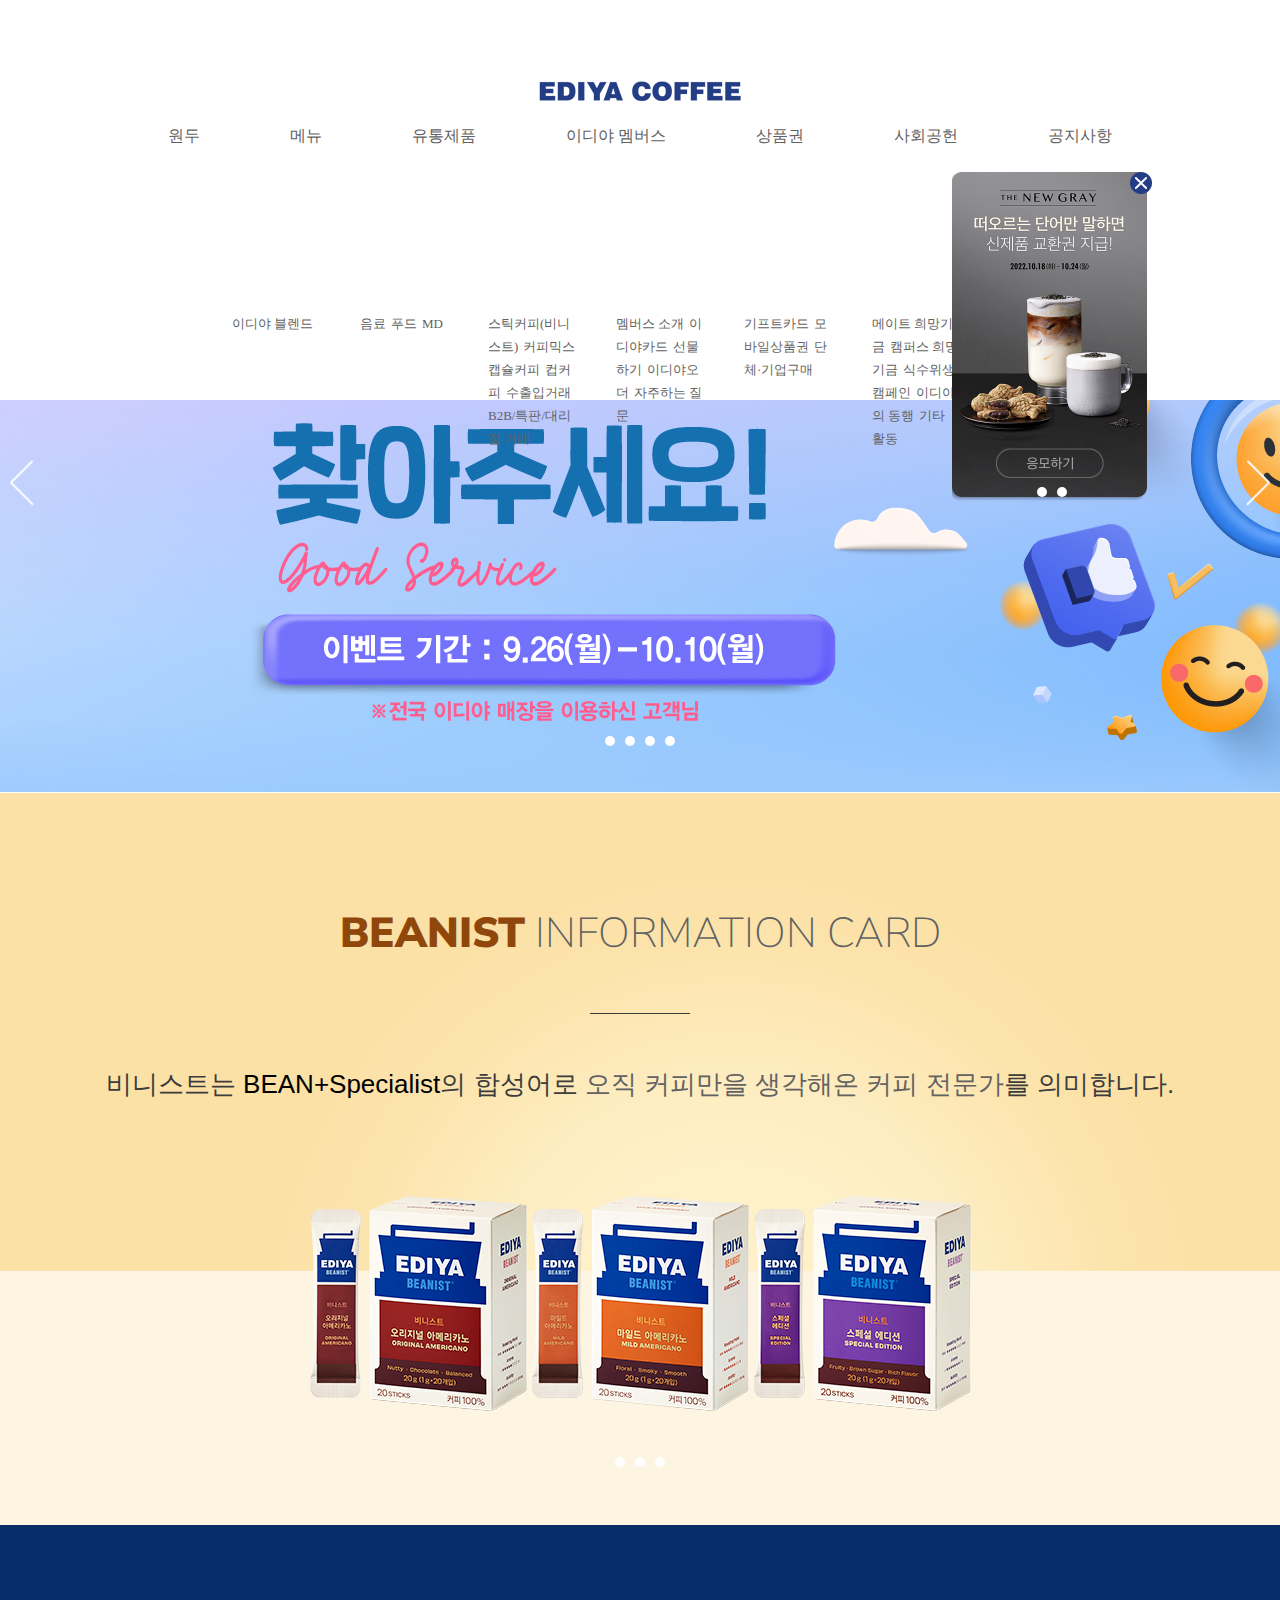
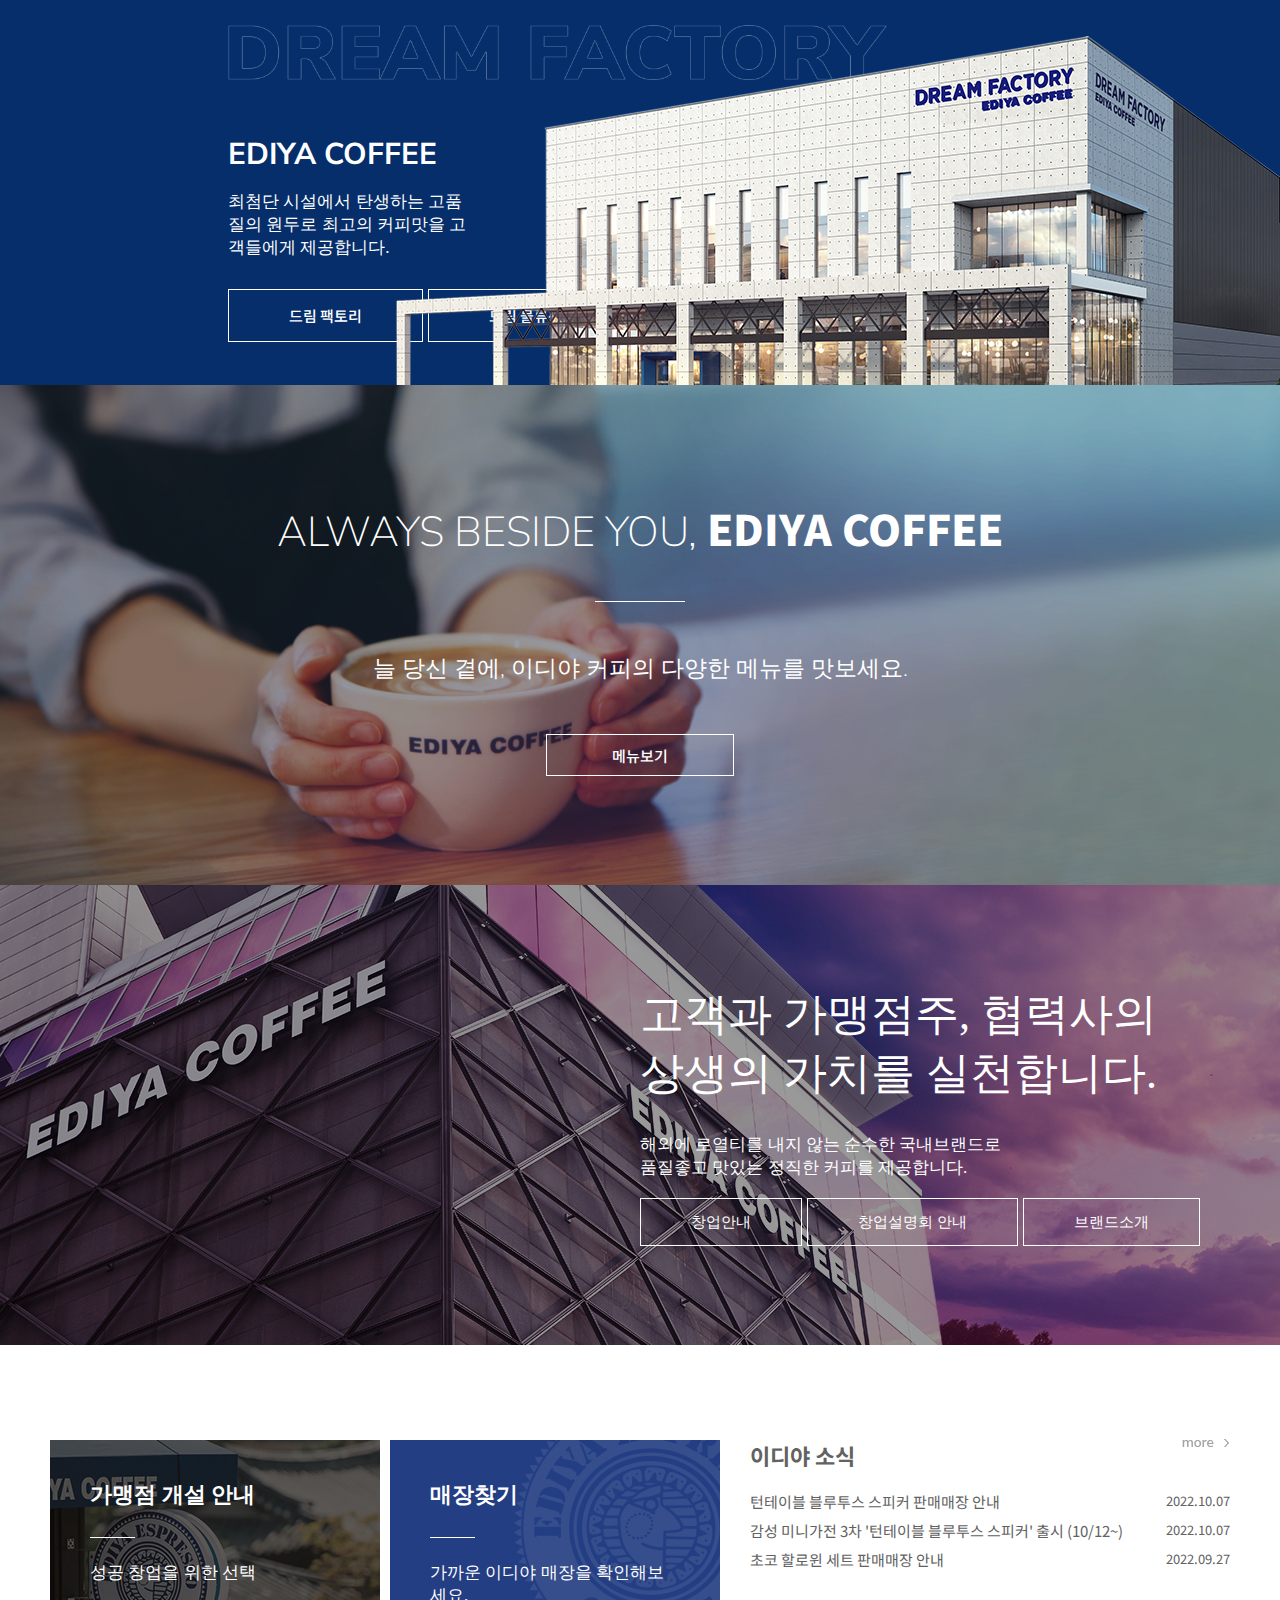
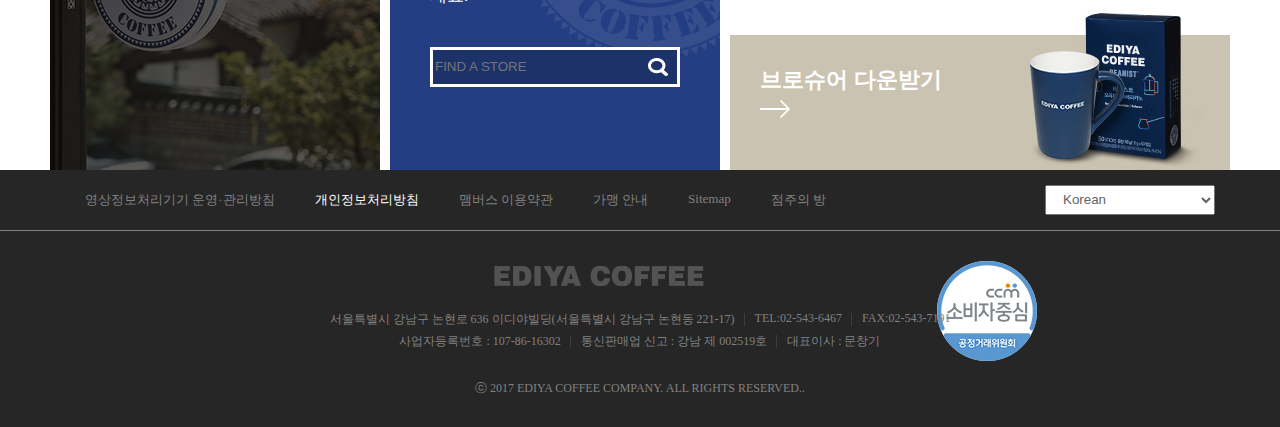
==== commit 55bb059b: "221020" ====
--- a/EDIYA COFFEE_main page.html
+++ b/EDIYA COFFEE_main page.html
@@ -104,6 +104,51 @@
                 </li>
             </ul>
         </div>
+        <div class = "under_subtitle">
+            <ul>
+                <li>
+                    <a href = "#">이디야 블렌드</a>
+                </li>
+                <li>
+                    <a href = "#">음료</a>
+                    <a href = "#">푸드</a>
+                    <a href = "#">MD</a>
+                </li>
+                <li>
+                    <a href = "#">스틱커피(비니스트)</a>
+                    <a href = "#">커피믹스</a>
+                    <a href = "#">캡슐커피</a>
+                    <a href = "#">컵커피</a>
+                    <a href = "#">수출입거래</a>
+                    <a href = "#">B2B/특판/대리점 거래</a>
+                </li>
+                <li>
+                    <a href = "#">멤버스 소개</a>
+                    <a href = "#">이디야카드</a>
+                    <a href = "#">선물하기</a>
+                    <a href = "#">이디야오더</a>
+                    <a href = "#">자주하는 질문</a>
+                </li>
+                <li>
+                    <a href = "#">기프트카드</a>
+                    <a href = "#">모바일상품권</a>
+                    <a href = "#">단체·기업구매</a>
+                </li>
+                <li>
+                    <a href = "#">메이트 희망기금</a>
+                    <a href = "#">캠퍼스 희망기금</a>
+                    <a href = "#">식수위생 캠페인</a>
+                    <a href = "#">이디야의 동행</a>
+                    <a href = "#">기타 활동</a>
+                </li>
+                <li>
+                    <a href = "#">이디야 소식</a>
+                    <a href = "#">이벤트</a>
+                    <a href = "#">홈카페 레시피</a>
+                    <a href = "#">이디야 유튜브</a>
+                </li>
+            </ul>
+        </div>
         <div class = "main_banner">
             <div class = "close_btn">
                 <a href = "#">
@@ -126,6 +171,13 @@
             </ul>
         </div>
     </header>
+
+    <script>
+        const topMenu = document.querySelector(".sub_title li")
+        let 
+
+
+    </script>
 
     <!-- ------------------------------헤더 end------------------------------ -->
 
--- a/css/EDIYA COFFEE_main page.css
+++ b/css/EDIYA COFFEE_main page.css
@@ -46,7 +46,6 @@
     flex-wrap:wrap;
 }
 .top_align .nav_2 li{
-    margin:0 0 0 0;
     font-size:13px;
 }
 .top_align .icon{
@@ -78,6 +77,7 @@
 .title{
     position:sticky;
     margin-top: 30px;
+    z-index: 10;
 }
 .title a{}
 .title a img{
@@ -95,11 +95,49 @@
     align-items: center;
 }
 .title .sub_title li{
-    margin:25px 43px;
+    margin:25px 45px;
     font-size:16px;
 }
 .top_align .nav{
     display:flex;
+}
+
+.top_nav .under_subtitle{
+    width:100%;
+    position: absolute;
+    right: 0;
+    z-index: 9;
+}
+.top_nav .under_subtitle ul{
+    display: flex;
+    justify-content: space-between;
+    align-items:flex-start;
+    margin:0px auto;
+    width:70%;
+}
+.top_nav .under_subtitle:hover{   
+    transform: translateY(100%);
+}
+.top_nav .under_subtitle::after{
+    content: "";
+    display: block;
+    border-bottom:1px solid #fff;
+    width: 100%; top:90px; left:0;
+    position:fixed;
+    background-color: #fff;
+    height:500px;
+    z-index: -1;
+    transform: translateY(-100%);
+}
+
+
+.top_nav .under_subtitle ul li{
+    width:170px; margin:0 0 0 40px;
+    padding:0;
+}
+.top_nav .under_subtitle ul li a{
+    font-size:13px;
+    width:130px;
 }
 
 .top_align .nav_1 li::before{
